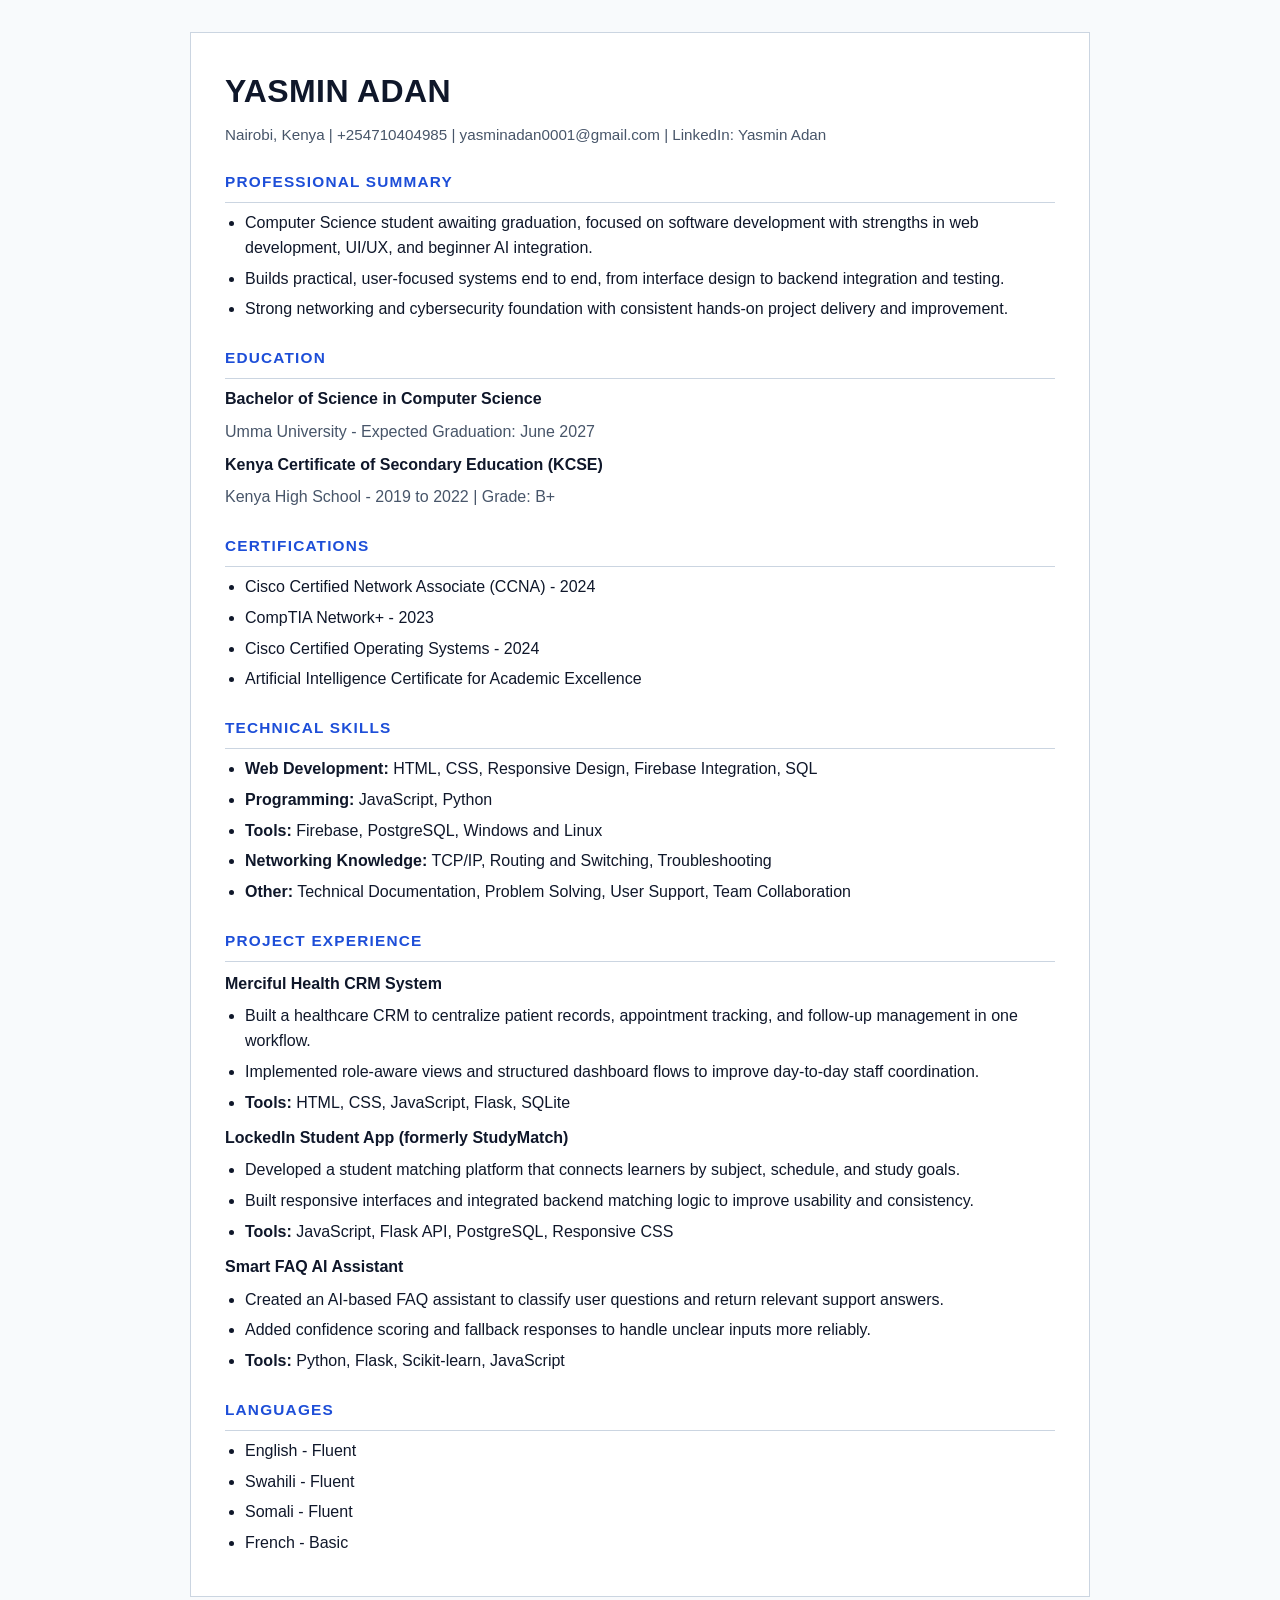
==== assets/yasmin_adan_cv.html @ 957232ac "Create initial portfolio website repository. Add site source files and a README with setup and conta" ====
<!DOCTYPE html>
<html lang="en">
<head>
    <meta charset="UTF-8">
    <meta name="viewport" content="width=device-width, initial-scale=1.0">
    <title>Yasmin Adan - CV</title>
    <style>
        :root {
            --text: #0f172a;
            --muted: #475569;
            --line: #cbd5e1;
            --accent: #1d4ed8;
            --bg: #f8fafc;
        }

        * {
            box-sizing: border-box;
        }

        body {
            margin: 0;
            font-family: Arial, sans-serif;
            color: var(--text);
            background: var(--bg);
            line-height: 1.55;
        }

        .page {
            max-width: 900px;
            margin: 32px auto;
            background: #ffffff;
            border: 1px solid var(--line);
            padding: 34px;
        }

        h1 {
            margin: 0;
            font-size: 2rem;
            letter-spacing: 0.4px;
        }

        .contact {
            margin-top: 6px;
            color: var(--muted);
            font-size: 0.95rem;
        }

        .section {
            margin-top: 24px;
        }

        .section h2 {
            font-size: 0.96rem;
            letter-spacing: 1.2px;
            text-transform: uppercase;
            color: var(--accent);
            margin: 0 0 8px 0;
        }

        .divider {
            border-top: 1px solid var(--line);
            margin-top: 6px;
        }

        p {
            margin: 8px 0;
        }

        ul {
            margin: 8px 0 0 20px;
            padding: 0;
        }

        li {
            margin-bottom: 6px;
        }

        .job-title {
            font-weight: 700;
            margin-bottom: 4px;
        }

        .meta {
            color: var(--muted);
            margin-bottom: 6px;
        }

        .project {
            margin-top: 10px;
        }

        @media print {
            body {
                background: #ffffff;
            }

            .page {
                margin: 0;
                border: 0;
                max-width: 100%;
                padding: 18px;
            }
        }
    </style>
</head>
<body>
    <main class="page">
        <header>
            <h1>YASMIN ADAN</h1>
            <p class="contact">Nairobi, Kenya | +254710404985 | yasminadan0001@gmail.com | LinkedIn: Yasmin Adan</p>
        </header>

        <section class="section">
            <h2>Professional Summary</h2>
            <div class="divider"></div>
            <ul>
                <li>Computer Science student awaiting graduation, focused on software development with strengths in web development, UI/UX, and beginner AI integration.</li>
                <li>Builds practical, user-focused systems end to end, from interface design to backend integration and testing.</li>
                <li>Strong networking and cybersecurity foundation with consistent hands-on project delivery and improvement.</li>
            </ul>
        </section>

        <section class="section">
            <h2>Education</h2>
            <div class="divider"></div>
            <p class="job-title">Bachelor of Science in Computer Science</p>
            <p class="meta">Umma University - Expected Graduation: June 2027</p>
            <p class="job-title">Kenya Certificate of Secondary Education (KCSE)</p>
            <p class="meta">Kenya High School - 2019 to 2022 | Grade: B+</p>
        </section>

        <section class="section">
            <h2>Certifications</h2>
            <div class="divider"></div>
            <ul>
                <li>Cisco Certified Network Associate (CCNA) - 2024</li>
                <li>CompTIA Network+ - 2023</li>
                <li>Cisco Certified Operating Systems - 2024</li>
                <li>Artificial Intelligence Certificate for Academic Excellence</li>
            </ul>
        </section>

        <section class="section">
            <h2>Technical Skills</h2>
            <div class="divider"></div>
            <ul>
                <li><strong>Web Development:</strong> HTML, CSS, Responsive Design, Firebase Integration, SQL</li>
                <li><strong>Programming:</strong> JavaScript, Python</li>
                <li><strong>Tools:</strong> Firebase, PostgreSQL, Windows and Linux</li>
                <li><strong>Networking Knowledge:</strong> TCP/IP, Routing and Switching, Troubleshooting</li>
                <li><strong>Other:</strong> Technical Documentation, Problem Solving, User Support, Team Collaboration</li>
            </ul>
        </section>

        <section class="section">
            <h2>Project Experience</h2>
            <div class="divider"></div>
            <div class="project">
                <p class="job-title">Merciful Health CRM System</p>
                <ul>
                    <li>Built a healthcare CRM to centralize patient records, appointment tracking, and follow-up management in one workflow.</li>
                    <li>Implemented role-aware views and structured dashboard flows to improve day-to-day staff coordination.</li>
                    <li><strong>Tools:</strong> HTML, CSS, JavaScript, Flask, SQLite</li>
                </ul>
            </div>

            <div class="project">
                <p class="job-title">LockedIn Student App (formerly StudyMatch)</p>
                <ul>
                    <li>Developed a student matching platform that connects learners by subject, schedule, and study goals.</li>
                    <li>Built responsive interfaces and integrated backend matching logic to improve usability and consistency.</li>
                    <li><strong>Tools:</strong> JavaScript, Flask API, PostgreSQL, Responsive CSS</li>
                </ul>
            </div>

            <div class="project">
                <p class="job-title">Smart FAQ AI Assistant</p>
                <ul>
                    <li>Created an AI-based FAQ assistant to classify user questions and return relevant support answers.</li>
                    <li>Added confidence scoring and fallback responses to handle unclear inputs more reliably.</li>
                    <li><strong>Tools:</strong> Python, Flask, Scikit-learn, JavaScript</li>
                </ul>
            </div>
        </section>

        <section class="section">
            <h2>Languages</h2>
            <div class="divider"></div>
            <ul>
                <li>English - Fluent</li>
                <li>Swahili - Fluent</li>
                <li>Somali - Fluent</li>
                <li>French - Basic</li>
            </ul>
        </section>
    </main>
</body>
</html>
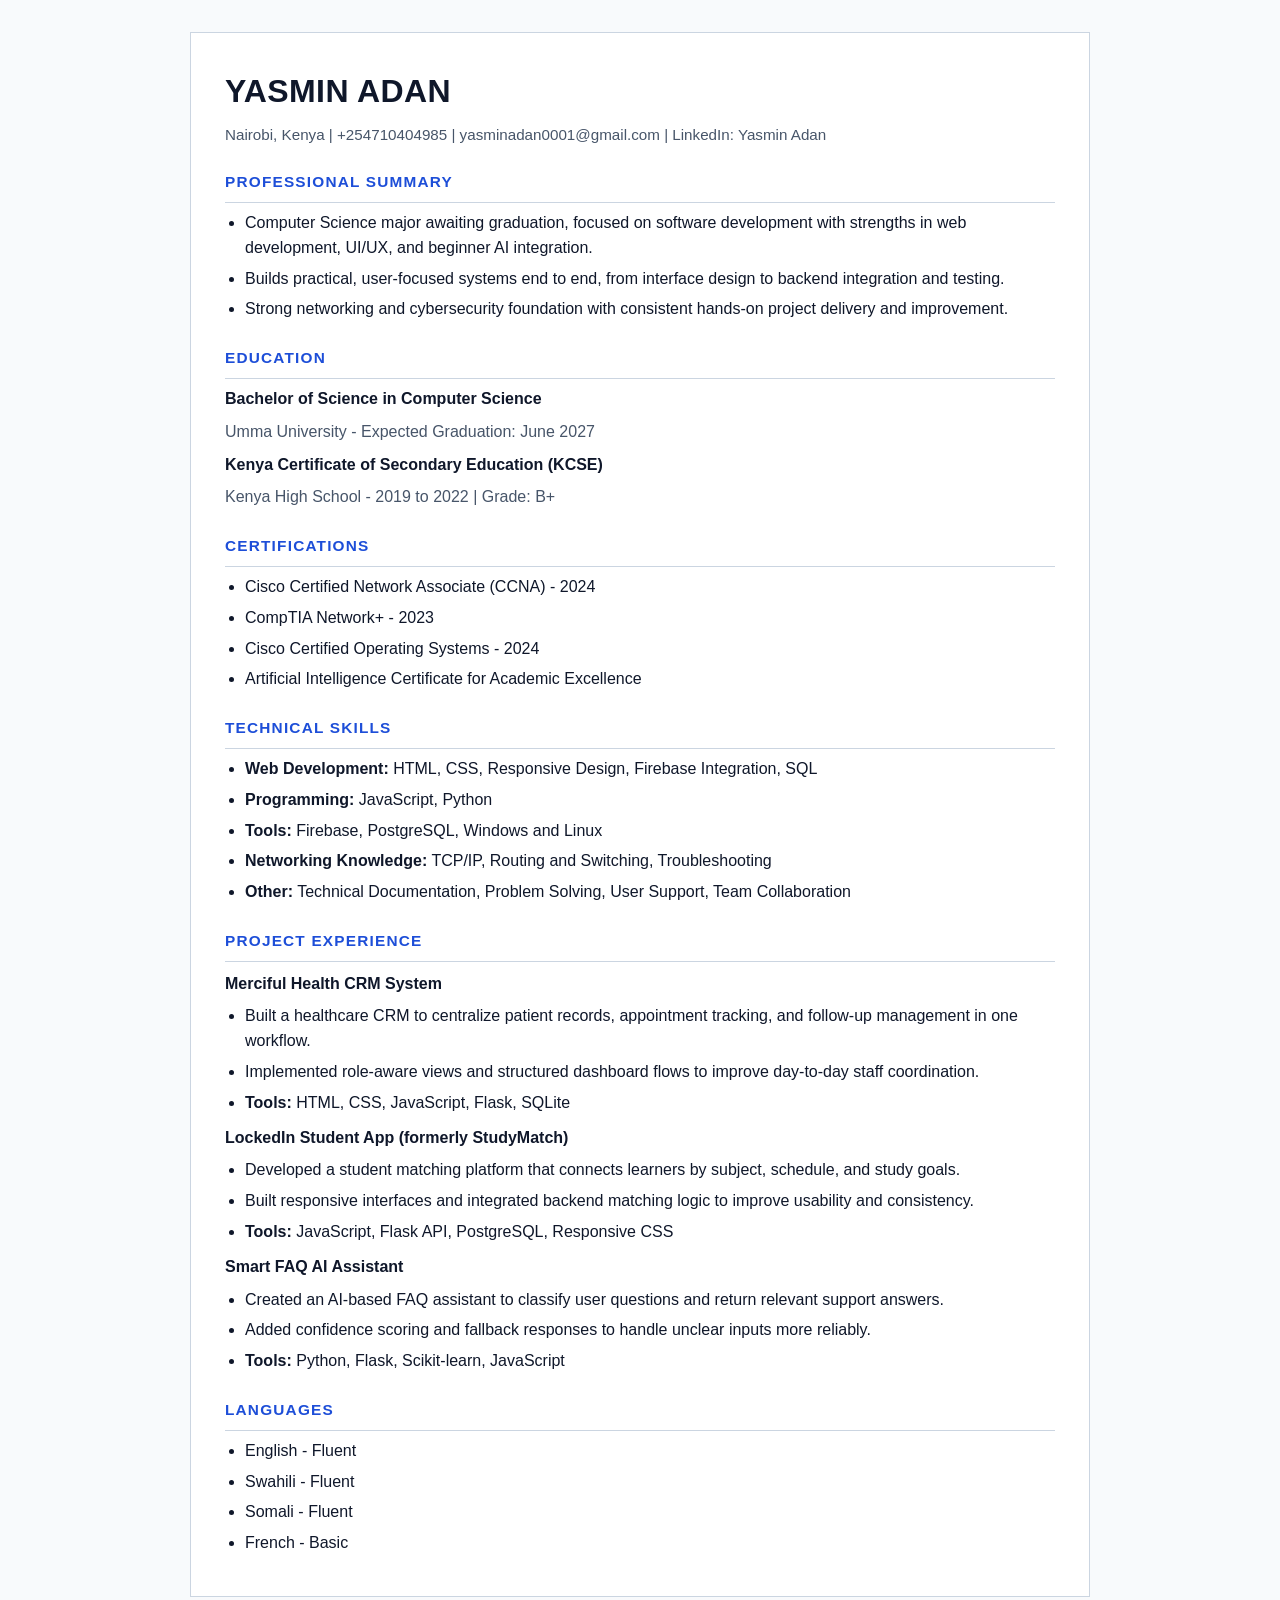
==== commit ac4291de: "Update profile wording to Computer Science major. Replace 'Computer Science student' with 'Computer " ====
--- a/assets/yasmin_adan_cv.html
+++ b/assets/yasmin_adan_cv.html
@@ -114,7 +114,7 @@
             <h2>Professional Summary</h2>
             <div class="divider"></div>
             <ul>
-                <li>Computer Science student awaiting graduation, focused on software development with strengths in web development, UI/UX, and beginner AI integration.</li>
+                <li>Computer Science major awaiting graduation, focused on software development with strengths in web development, UI/UX, and beginner AI integration.</li>
                 <li>Builds practical, user-focused systems end to end, from interface design to backend integration and testing.</li>
                 <li>Strong networking and cybersecurity foundation with consistent hands-on project delivery and improvement.</li>
             </ul>
